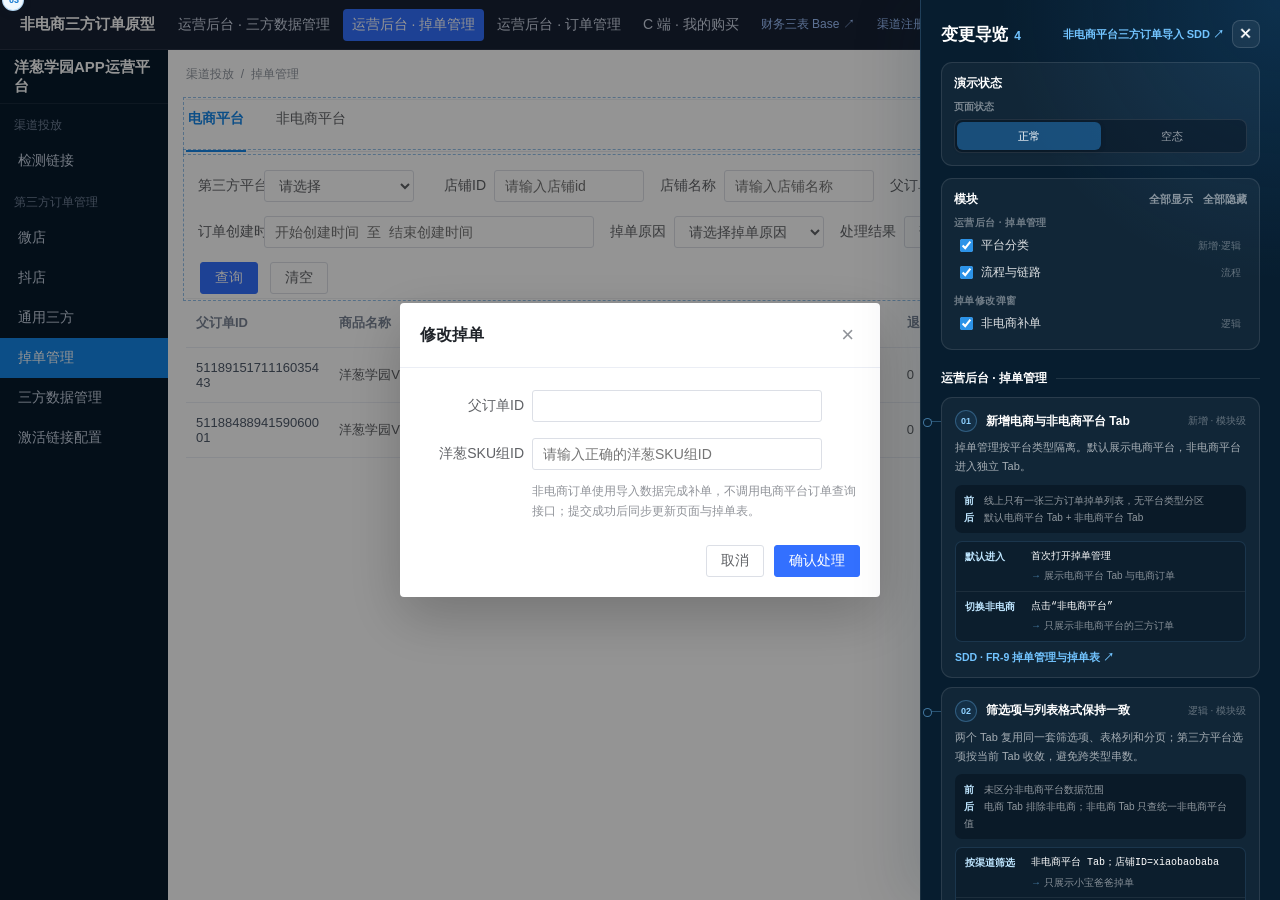
==== admin-dropped-orders.html @ 1f146ac1 "feat(原型): 补充非电商掉单管理与掉单表入口 Co-authored-by: Cursor <cursoragent@cursor.com>" ====
<!doctype html>
<html lang="zh-CN">
<head>
  <meta charset="UTF-8">
  <meta name="viewport" content="width=device-width, initial-scale=1.0">
  <meta name="description" content="非电商三方订单掉单管理高保真原型">
  <link rel="icon" href="data:image/svg+xml,%3Csvg xmlns='http://www.w3.org/2000/svg' viewBox='0 0 64 64'%3E%3Crect width='64' height='64' rx='12' fill='%233370ff'/%3E%3C/svg%3E">
  <title>运营后台 · 掉单管理</title>
  <link rel="stylesheet" href="prototype.css">
  <style>
    body { min-width: 1520px; background: #f5f6f7; }
    .drop-shell { display: flex; width: 1500px; min-height: calc(100vh - 50px); background: #fff; }
    .drop-sidebar { width: 168px; flex: 0 0 168px; color: #c8d2e1; background: #071a2c; }
    .drop-sidebar__brand { height: 54px; display: flex; align-items: center; padding: 0 14px; color: #fff; font-size: 15px; font-weight: 650; border-bottom: 1px solid rgba(255,255,255,.07); }
    .drop-sidebar__group { padding: 13px 14px 7px; color: #718197; font-size: 12px; }
    .drop-sidebar__item { height: 40px; display: flex; align-items: center; padding: 0 18px; color: #c8d2e1; text-decoration: none; }
    .drop-sidebar__item:hover { color: #fff; background: rgba(255,255,255,.05); }
    .drop-sidebar__item.is-active { color: #fff; background: #1687e9; }
    .drop-main { width: 1332px; padding: 0 18px 44px; overflow: hidden; }
    .drop-breadcrumb { height: 50px; display: flex; align-items: center; color: #8f959e; border-bottom: 1px solid #edf0f3; font-size: 12px; }
    .drop-tabs { display: flex; gap: 28px; height: 52px; align-items: flex-end; border-bottom: 1px solid #e8ebef; }
    .drop-tab { position: relative; height: 52px; padding: 0 2px 13px; color: #606266; border: 0; background: transparent; cursor: pointer; font-weight: 500; }
    .drop-tab:hover { color: #1687e9; }
    .drop-tab.is-active { color: #1687e9; font-weight: 600; }
    .drop-tab.is-active::after { content: ""; position: absolute; left: 0; right: 0; bottom: -1px; height: 2px; background: #1687e9; }
    .drop-filter { padding: 18px 12px 4px; }
    .drop-filter__row { display: flex; align-items: center; gap: 14px; margin-bottom: 14px; }
    .drop-field { display: flex; align-items: center; gap: 8px; }
    .drop-field label { width: 58px; color: #606266; text-align: right; white-space: nowrap; }
    .drop-field .input, .drop-field .select { min-width: 150px; width: 150px; color: #606266; }
    .drop-field--wide .input { width: 236px; }
    .drop-field--time .input { width: 330px; }
    .drop-actions { padding-left: 2px; }
    .drop-actions .btn + .btn { margin-left: 8px; }
    .drop-table-wrap { width: 100%; overflow-x: auto; border-top: 1px solid #f0f1f3; }
    .drop-table { width: 1580px; border-collapse: collapse; table-layout: fixed; }
    .drop-table th, .drop-table td { min-height: 54px; padding: 12px 10px; color: #606266; border-bottom: 1px solid #ebeef5; text-align: left; vertical-align: middle; font-size: 13px; }
    .drop-table th { height: 48px; color: #7a8495; background: #fff; font-weight: 600; }
    .drop-table tbody tr:hover td { background: #f7faff; }
    .drop-table .mono { color: #4e5969; font-variant-numeric: tabular-nums; word-break: break-all; }
    .drop-table .money { font-variant-numeric: tabular-nums; }
    .drop-table .reason { line-height: 1.6; }
    .drop-table .action { color: #1687e9; border: 0; background: transparent; cursor: pointer; }
    .drop-table .action:hover { text-decoration: underline; }
    .drop-result { display: inline-flex; align-items: center; gap: 6px; white-space: nowrap; }
    .drop-result::before { content: ""; width: 6px; height: 6px; border-radius: 50%; background: #e6a23c; }
    .drop-result.is-done::before { background: #00a870; }
    .drop-empty { padding: 70px 0; color: #a2a9b3; text-align: center; }
    .drop-pagination { display: flex; justify-content: flex-end; align-items: center; gap: 8px; padding-top: 16px; color: #909399; font-size: 12px; }
    .drop-page-btn { min-width: 30px; height: 28px; border: 1px solid #dcdfe6; border-radius: 3px; color: #606266; background: #fff; }
    .drop-page-btn.is-current { color: #fff; border-color: #1687e9; background: #1687e9; }
    .drop-dialog-mask { position: fixed; inset: 0; z-index: 2000; display: flex; align-items: center; justify-content: center; background: rgba(0,0,0,.42); }
    .drop-dialog { width: 480px; border-radius: 4px; background: #fff; box-shadow: 0 20px 55px rgba(0,0,0,.22); }
    .drop-dialog__head { display: flex; align-items: center; justify-content: space-between; padding: 18px 20px; border-bottom: 1px solid #ebeef5; }
    .drop-dialog__head h2 { margin: 0; font-size: 16px; }
    .drop-dialog__close { border: 0; color: #909399; background: transparent; cursor: pointer; font-size: 22px; }
    .drop-dialog__body { padding: 22px 24px 10px; }
    .drop-dialog__body .drop-field { margin-bottom: 16px; }
    .drop-dialog__body .drop-field label { width: 100px; }
    .drop-dialog__body .input { width: 290px; }
    .drop-dialog__tip { margin: -4px 0 0 108px; color: #909399; font-size: 12px; line-height: 1.6; }
    .drop-dialog__foot { display: flex; justify-content: flex-end; gap: 10px; padding: 14px 20px 20px; }
  </style>
</head>
<body>
  <div id="prototypeNav"></div>
  <main id="droppedOrderPage" class="drop-shell" data-diff-page="运营后台 · 掉单管理">
    <span id="supplyDialogPageMeta" data-diff-page="掉单修改弹窗" hidden></span>
    <aside class="drop-sidebar" aria-label="后台菜单">
      <div class="drop-sidebar__brand">洋葱学园APP运营平台</div>
      <div class="drop-sidebar__group">渠道投放</div>
      <a class="drop-sidebar__item" href="javascript:void(0)">检测链接</a>
      <div class="drop-sidebar__group">第三方订单管理</div>
      <a class="drop-sidebar__item" href="javascript:void(0)">微店</a>
      <a class="drop-sidebar__item" href="javascript:void(0)">抖店</a>
      <a class="drop-sidebar__item" href="javascript:void(0)">通用三方</a>
      <a class="drop-sidebar__item is-active" href="javascript:void(0)">掉单管理</a>
      <a class="drop-sidebar__item" href="admin-upload.html">三方数据管理</a>
      <a class="drop-sidebar__item" href="javascript:void(0)">激活链接配置</a>
    </aside>

    <section class="drop-main">
      <div class="drop-breadcrumb">渠道投放&nbsp; / &nbsp;掉单管理</div>
      <div id="platformCategoryTabs" class="drop-tabs" role="tablist" aria-label="订单平台分类">
        <button class="drop-tab is-active" type="button" role="tab" data-tab="ecommerce" aria-selected="true">电商平台</button>
        <button class="drop-tab" type="button" role="tab" data-tab="non-ecommerce" aria-selected="false">非电商平台</button>
      </div>

      <section id="droppedOrderFilters" class="drop-filter" aria-label="掉单筛选">
        <div class="drop-filter__row">
          <div class="drop-field">
            <label for="platform">第三方平台</label>
            <select id="platform" class="select"></select>
          </div>
          <div class="drop-field">
            <label for="shopId">店铺ID</label>
            <input id="shopId" class="input" placeholder="请输入店铺id">
          </div>
          <div class="drop-field">
            <label for="shopName">店铺名称</label>
            <input id="shopName" class="input" placeholder="请输入店铺名称">
          </div>
          <div class="drop-field drop-field--wide">
            <label for="spuId">父订单ID</label>
            <input id="spuId" class="input" placeholder="请输入父订单ID">
          </div>
        </div>
        <div class="drop-filter__row">
          <div class="drop-field drop-field--time">
            <label for="createTime">订单创建时间</label>
            <input id="createTime" class="input" placeholder="开始创建时间  至  结束创建时间" readonly>
          </div>
          <div class="drop-field">
            <label for="reason">掉单原因</label>
            <select id="reason" class="select">
              <option value="">请选择掉单原因</option>
              <option>配置的组合商品ID错误</option>
              <option>创建洋葱订单失败</option>
              <option>组合商品库存不足</option>
            </select>
          </div>
          <div class="drop-field">
            <label for="result">处理结果</label>
            <select id="result" class="select">
              <option value="">请选择处理结果</option>
              <option>待处理</option>
              <option>已完成</option>
            </select>
          </div>
        </div>
        <div class="drop-actions">
          <button id="queryButton" class="btn btn--primary" type="button">查询</button>
          <button id="resetButton" class="btn" type="button">清空</button>
        </div>
      </section>

      <div id="droppedOrderTable" class="drop-table-wrap">
        <table class="drop-table">
          <colgroup>
            <col style="width:140px"><col style="width:220px"><col style="width:145px"><col style="width:90px">
            <col style="width:100px"><col style="width:90px"><col style="width:110px"><col style="width:150px">
            <col style="width:110px"><col style="width:200px"><col style="width:80px"><col style="width:110px">
          </colgroup>
          <thead>
            <tr>
              <th>父订单ID</th><th>商品名称</th><th>支付时间</th><th>支付金额</th>
              <th>订单状态</th><th>退款金额</th><th>平台</th><th>店铺名称</th>
              <th>店铺id</th><th>掉单原因</th><th>操作</th><th>处理结果</th>
            </tr>
          </thead>
          <tbody id="dropRows"></tbody>
        </table>
        <div id="emptyState" class="drop-empty" hidden>暂无符合条件的掉单记录</div>
      </div>
      <div class="drop-pagination"><span id="totalText">共 0 条</span><button class="drop-page-btn is-current">1</button><span>20 条/页</span></div>
    </section>
  </main>

  <div id="supplyDialog" class="drop-dialog-mask" hidden>
    <section class="drop-dialog" role="dialog" aria-modal="true" aria-labelledby="supplyDialogTitle">
      <header class="drop-dialog__head">
        <h2 id="supplyDialogTitle">修改掉单</h2>
        <button id="closeDialog" class="drop-dialog__close" type="button" aria-label="关闭">×</button>
      </header>
      <div class="drop-dialog__body">
        <div class="drop-field"><label>父订单ID</label><input id="dialogOrderId" class="input" readonly></div>
        <div class="drop-field"><label for="ycSkuId">洋葱SKU组ID</label><input id="ycSkuId" class="input" placeholder="请输入正确的洋葱SKU组ID"></div>
        <p class="drop-dialog__tip">非电商订单使用导入数据完成补单，不调用电商平台订单查询接口；提交成功后同步更新页面与掉单表。</p>
      </div>
      <footer class="drop-dialog__foot">
        <button id="cancelDialog" class="btn" type="button">取消</button>
        <button id="submitSupply" class="btn btn--primary" type="button">确认处理</button>
      </footer>
    </section>
  </div>

  <script src="prototype.js"></script>
  <script>
    (function () {
      const ecommerceRows = [
        { id: '5118915171116035443', product: '洋葱学园VIP初中数学同步课', time: '2026-06-08 09:56:38', amount: 493, status: '支付成功', refund: 0, platform: '天猫', shopName: '洋葱学园旗舰店', shopId: '499187844', reason: '配置的组合商品ID错误', result: '待处理' },
        { id: '5118848894159060001', product: '洋葱学园VIP初中科学同步课', time: '2026-06-03 23:57:13', amount: 558, status: '支付成功', refund: 0, platform: '天猫', shopName: '洋葱学园旗舰店', shopId: '499187844', reason: '配置的组合商品ID错误', result: '已完成' }
      ]
      const nonEcommerceRows = [
        { id: 'xiaobaobaba20260818001', product: '洋葱数学思维年度组合课', time: '2026-08-18 15:26:42', amount: 899, status: '支付成功', refund: 0, platform: '非电商平台的三方订单', shopName: '小宝爸爸', shopId: 'xiaobaobaba', reason: '组合商品库存不足', result: '待处理' },
        { id: 'davdian20260818002', product: '洋葱英语全年成长课', time: '2026-08-18 15:42:08', amount: 699, status: '支付成功', refund: 0, platform: '非电商平台的三方订单', shopName: '大V店', shopId: 'davdian', reason: '创建洋葱订单失败', result: '待处理' },
        { id: 'wanwuxinxuan20260818003', product: '洋葱物理实验成长包', time: '2026-08-18 16:06:31', amount: 498, status: '支付成功', refund: 0, platform: '非电商平台的三方订单', shopName: '万物心选', shopId: 'wanwuxinxuan', reason: '配置的组合商品ID错误', result: '已完成' }
      ]
      let activeTab = 'ecommerce'
      let selectedId = ''
      let demoState = 'normal'
      const $ = (selector) => document.querySelector(selector)
      const $$ = (selector) => Array.from(document.querySelectorAll(selector))
      const platformOptions = {
        ecommerce: ['', '天猫', '京东', '拼多多', '抖店', '视频号小店', '小红书', '微店', '快手', '有赞'],
        'non-ecommerce': ['', '非电商平台的三方订单']
      }

      function currentRows() {
        if (demoState === 'empty') return []
        const source = activeTab === 'ecommerce' ? ecommerceRows : nonEcommerceRows
        return source.filter((row) => {
          const platform = $('#platform').value
          const shopId = $('#shopId').value.trim()
          const shopName = $('#shopName').value.trim()
          const spuId = $('#spuId').value.trim()
          const reason = $('#reason').value
          const result = $('#result').value
          return (!platform || row.platform === platform)
            && (!shopId || row.shopId.includes(shopId))
            && (!shopName || row.shopName.includes(shopName))
            && (!spuId || row.id.includes(spuId))
            && (!reason || row.reason === reason)
            && (!result || row.result === result)
        })
      }

      function renderPlatformOptions() {
        $('#platform').innerHTML = platformOptions[activeTab].map((value) =>
          `<option value="${value}">${value || '请选择'}</option>`
        ).join('')
      }

      function renderRows() {
        const rows = currentRows()
        $('#dropRows').innerHTML = rows.map((row) => `
          <tr>
            <td class="mono">${row.id}</td><td>${row.product}</td><td class="mono">${row.time}</td>
            <td class="money">${row.amount}</td><td>${row.status}</td><td class="money">${row.refund}</td>
            <td>${row.platform}</td><td>${row.shopName}</td><td class="mono">${row.shopId}</td>
            <td class="reason">${row.reason}</td>
            <td>${row.result === '待处理' ? `<button class="action" data-id="${row.id}">修改</button>` : ''}</td>
            <td><span class="drop-result ${row.result === '已完成' ? 'is-done' : ''}">${row.result}</span></td>
          </tr>`).join('')
        $('#emptyState').hidden = rows.length > 0
        $('#droppedOrderTable').querySelector('table').hidden = rows.length === 0
        $('#totalText').textContent = `共 ${rows.length} 条`
        $$('.action').forEach((button) => button.addEventListener('click', () => openDialog(button.dataset.id)))
      }

      function switchTab(tab) {
        activeTab = tab
        $$('.drop-tab').forEach((button) => {
          const active = button.dataset.tab === tab
          button.classList.toggle('is-active', active)
          button.setAttribute('aria-selected', String(active))
        })
        resetFilters(false)
        renderPlatformOptions()
        renderRows()
      }

      function resetFilters(render = true) {
        ['shopId', 'shopName', 'spuId', 'reason', 'result'].forEach((id) => { $('#' + id).value = '' })
        $('#platform').value = ''
        if (render) renderRows()
      }

      function openDialog(id) {
        selectedId = id
        $('#dialogOrderId').value = id
        $('#ycSkuId').value = ''
        $('#supplyDialog').hidden = false
      }

      function closeDialog() {
        $('#supplyDialog').hidden = true
      }

      function submitSupply() {
        const sku = $('#ycSkuId').value.trim()
        if (!sku) {
          window.PrototypeApp.notify('请输入洋葱SKU组ID', 'warning')
          return
        }
        const row = nonEcommerceRows.find((item) => item.id === selectedId) || ecommerceRows.find((item) => item.id === selectedId)
        if (row) row.result = '已完成'
        closeDialog()
        renderRows()
        window.PrototypeApp.notify('补单成功，页面与多维表格已同步更新', 'success')
      }

      $$('.drop-tab').forEach((button) => button.addEventListener('click', () => switchTab(button.dataset.tab)))
      $('#queryButton').addEventListener('click', renderRows)
      $('#resetButton').addEventListener('click', () => resetFilters())
      $('#closeDialog').addEventListener('click', closeDialog)
      $('#cancelDialog').addEventListener('click', closeDialog)
      $('#submitSupply').addEventListener('click', submitSupply)
      window.PrototypeApp.renderNav('dropped')
      renderPlatformOptions()
      renderRows()

      window.DIFF_HOOKS = {
        locate(pageId) {
          closeDialog()
          if (pageId === 'droppedOrderPage') switchTab('non-ecommerce')
          if (pageId === 'supplyDialogPageMeta') {
            switchTab('non-ecommerce')
            openDialog('xiaobaobaba20260818001')
          }
        },
        setDemoState(controlId, value) {
          if (controlId === 'dropState') {
            demoState = value
            renderRows()
          }
        }
      }
    })()
  </script>
  <script>
    window.DIFF_CHANGESET = {
      meta: {
        sddTitle: '非电商平台三方订单导入 SDD',
        sddUrl: 'https://guanghe.feishu.cn/docx/Cw69djCbsosrPGxKlURcM3ZAn6m',
        sddType: 'feishu',
        demoControls: [{
          id: 'dropState',
          label: '页面状态',
          default: 'normal',
          options: [{ value: 'normal', label: '正常' }, { value: 'empty', label: '空态' }]
        }]
      },
      changes: [
        {
          id: 'chg-drop-tabs',
          level: 'module',
          page: 'droppedOrderPage',
          module: '平台分类',
          target: '#platformCategoryTabs',
          type: 'new',
          title: '新增电商与非电商平台 Tab',
          desc: '掉单管理按平台类型隔离。默认展示电商平台，非电商平台进入独立 Tab。',
          before: '线上只有一张三方订单掉单列表，无平台类型分区',
          after: '默认电商平台 Tab + 非电商平台 Tab',
          examples: [
            { case: '默认进入', input: '首次打开掉单管理', result: '展示电商平台 Tab 与电商订单' },
            { case: '切换非电商', input: '点击“非电商平台”', result: '只展示非电商平台的三方订单' }
          ],
          sdd: { section: 'FR-9 掉单管理与掉单表', blockId: 'doxcnH57QPqZB21TtTJdV8KvKpc' }
        },
        {
          id: 'chg-drop-filter-scope',
          level: 'module',
          page: 'droppedOrderPage',
          module: '平台分类',
          target: '#droppedOrderFilters',
          type: 'logic',
          title: '筛选项与列表格式保持一致',
          desc: '两个 Tab 复用同一套筛选项、表格列和分页；第三方平台选项按当前 Tab 收敛，避免跨类型串数。',
          before: '未区分非电商平台数据范围',
          after: '电商 Tab 排除非电商；非电商 Tab 只查统一非电商平台值',
          examples: [
            { case: '按渠道筛选', input: '非电商平台 Tab；店铺ID=xiaobaobaba', result: '只展示小宝爸爸掉单' },
            { case: '按结果筛选', input: '非电商平台 Tab；处理结果=待处理', result: '展示两条待处理记录' }
          ],
          sdd: { section: 'FR-9 掉单管理与掉单表', blockId: 'doxcnH57QPqZB21TtTJdV8KvKpc' }
        },
        {
          id: 'chg-drop-supply',
          level: 'module',
          page: 'supplyDialogPageMeta',
          module: '非电商补单',
          target: '#supplyDialog',
          type: 'logic',
          title: '补齐非电商平台补单分支',
          desc: '非电商掉单复用同款修改入口，但基于导入订单数据补单，不调用电商平台订单查询接口。',
          before: '现有后端遇到非电商平台会返回“未知的平台渠道”',
          after: '输入正确洋葱SKU组ID后完成补单，并同步更新页面与掉单表',
          examples: [
            { case: '成功补单', input: '父订单ID=xiaobaobaba20260818001；SKU组ID=COMBO-2026-MATH', result: '处理结果变为已完成' },
            { case: '缺少SKU', input: '洋葱SKU组ID为空', result: '提示“请输入洋葱SKU组ID”' }
          ],
          sdd: { section: 'FR-9 掉单管理与掉单表', blockId: 'doxcnH57QPqZB21TtTJdV8KvKpc' }
        },
        {
          id: 'chg-drop-base',
          level: 'module',
          page: 'droppedOrderPage',
          module: '流程与链路',
          target: null,
          type: 'flow',
          title: '非电商掉单同步写入多维表格',
          desc: '创建掉单时同步写入专用 Base 的“掉单”表；处理成功后将处理结果更新为已完成。',
          before: '专用 Base 仅有未注册用户表，无掉单表',
          after: '新增掉单表：父订单ID、订单创建时间、掉单原因、处理结果',
          sdd: { section: 'FR-9 掉单管理与掉单表', blockId: 'doxcnH57QPqZB21TtTJdV8KvKpc' }
        }
      ]
    }
  </script>
  <script>
/* ============ 原型变更标注引擎 proto-note（零依赖，可整段复用） ============
   布局参考：固定右侧深色批注栏 + 页面编号锚点 + canvas 连线（axure 批注风格）
   规则：默认不显示任何标注；按模块勾选显示；只联动 SDD（不展示 PRD）
   约定：
   - change.target 为 null 的“页面不可见”变更（纯流程/链路），不画锚点不连线，
     统一排在批注栏最后的「流程与链路」分节；数据数组中也应放在最后。
   - target 在弹窗内的变更，点击批注卡片时由 DIFF_HOOKS.locate(pageId) 自动打开弹窗，
     引擎轮询等待目标挂载后再滚动定位并连线。
   - 浮层 z-index 必须压过 Element 弹窗（2000+），否则弹窗打开时锚点与连线被蒙层盖住。 */
(function () {
  const CS = window.DIFF_CHANGESET;
  if (!CS || !CS.changes || !CS.changes.length) return;

  const TYPE_LABEL = { new: "新增", modify: "修改", copy: "文案", enum: "口径", logic: "逻辑", flow: "流程", remove: "删除" };
  const LEVEL_LABEL = { page: "页面级", module: "模块级", field: "字段级" };
  const LS_KEY = "diff-annotator-v4:" + location.pathname;
  const PANEL_W = 360;

  CS.changes.forEach((c, i) => { c._no = String(i + 1).padStart(2, "0"); });
  const targeted = c => !!c.target;

  /* ---------- 状态 ---------- */
  const moduleKeys = [];
  const byModule = {};
  CS.changes.forEach(c => {
    const key = c.page + "::" + c.module;
    if (!byModule[key]) { byModule[key] = []; moduleKeys.push(key); }
    byModule[key].push(c);
  });
  const byTarget = {};
  CS.changes.filter(targeted).forEach(c => { (byTarget[c.target] = byTarget[c.target] || []).push(c); });
  const keyOf = c => c.page + "::" + c.module;

  let state = { open: true, enabled: {}, demo: {} };
  try { state = Object.assign(state, JSON.parse(localStorage.getItem(LS_KEY) || "{}")); } catch (e) {}
  state.enabled = state.enabled || {};
  state.demo = state.demo || {};
  // 新版本新增的模块必须继承"全部显示"状态：老访客的 localStorage 里没有新模块的 key，
  // 若一律默认 false，新增的变更卡在"全部显示"下会凭空消失（严重漏标错觉）。
  // 缺失的模块开关一律默认可见：新增模块（尤其 type:new——线上现状没有的能力）绝不能默认隐藏，
  // 否则老访客在"全部显示"下也看不到新变更，造成"漏标"错觉。历史脏状态由 LS_KEY 版本号升级清除。
  moduleKeys.forEach(k => { if (!(k in state.enabled)) state.enabled[k] = true; });
  const demoControls = Array.isArray(CS.meta.demoControls) ? CS.meta.demoControls : [];
  demoControls.forEach(control => {
    if (!(control.id in state.demo)) {
      const firstOption = Array.isArray(control.options) ? control.options[0] : null;
      state.demo[control.id] = control.default ?? (firstOption && firstOption.value);
    }
  });
  const persist = () => { try { localStorage.setItem(LS_KEY, JSON.stringify(state)); } catch (e) {} };
  const isOn = c => state.enabled[keyOf(c)];

  function pageName(pid) {
    const el = document.getElementById(pid);
    return (el && el.getAttribute("data-diff-page")) || pid;
  }

  /* ---------- 样式 ---------- */
  const style = document.createElement("style");
  style.setAttribute("data-da", "1");
  style.textContent = `
  :root { --da-navy:#071d2f; --da-blue:#1479d1; --da-blue-soft:#2c93e8; --da-sky:#72c4ff; --da-panel-w:${PANEL_W}px; }
  html.da-open { overflow-x:auto !important; }
  body.da-open { padding-right:0 !important; overflow-x:visible !important; }
  .da-scroll-spacer { position:absolute; top:0; width:var(--da-panel-w); height:1px; pointer-events:none; visibility:hidden; }

  .da-launch { position:fixed; top:14px; right:14px; z-index:9200; display:inline-flex; align-items:center; gap:8px;
    background:var(--da-navy); color:#fff; border:0; border-radius:999px; padding:9px 16px; font-size:13px; font-weight:600;
    cursor:pointer; box-shadow:0 6px 20px rgba(7,29,47,.28); }
  .da-launch .da-launch-n { color:var(--da-sky); font-weight:700; }

  .da-panel { position:fixed; z-index:9100; top:0; right:0; bottom:0; width:var(--da-panel-w); overflow-y:auto;
    color:rgba(255,255,255,.78); border-left:1px solid rgba(255,255,255,.08);
    background:radial-gradient(circle at 100% 0, rgba(44,147,232,.16), transparent 20rem), var(--da-navy);
    box-shadow:-18px 0 50px rgba(7,29,47,.12); font-size:12px; scrollbar-width:thin; scrollbar-color:rgba(255,255,255,.2) transparent; }
  .da-panel-inner { padding:20px 20px 40px; }
  .da-top { display:flex; align-items:center; justify-content:space-between; gap:10px; margin-bottom:14px; }
  .da-top h2 { margin:0; color:#fff; font-size:17px; font-weight:740; letter-spacing:-.01em; }
  .da-top h2 small { margin-left:6px; color:var(--da-sky); font-size:12px; font-weight:700; }
  .da-top-actions { display:flex; align-items:center; gap:8px; }
  .da-sdd-doc { color:var(--da-sky); font-size:11px; font-weight:650; text-decoration:none; white-space:nowrap; }
  .da-sdd-doc:hover { text-decoration:underline; }
  .da-hide { width:28px; height:28px; flex:0 0 auto; border:1px solid rgba(255,255,255,.14); border-radius:8px;
    color:#fff; background:rgba(255,255,255,.06); font-size:14px; line-height:1; cursor:pointer; }
  .da-hide:hover { background:rgba(255,255,255,.12); }

  .da-demo { margin-bottom:12px; padding:12px; border:1px solid rgba(255,255,255,.1); border-radius:11px; background:rgba(255,255,255,.045); }
  .da-demo-title { margin-bottom:8px; color:#fff; font-size:12px; font-weight:700; }
  .da-demo-row + .da-demo-row { margin-top:9px; }
  .da-demo-label { display:block; margin-bottom:5px; color:rgba(255,255,255,.45); font-size:10px; font-weight:650; }
  .da-segments { display:flex; padding:2px; border:1px solid rgba(255,255,255,.1); border-radius:8px; background:rgba(5,17,28,.4); }
  .da-segment { min-width:0; flex:1; min-height:28px; border:0; border-radius:6px; color:rgba(255,255,255,.58);
    background:transparent; font-size:11px; cursor:pointer; }
  .da-segment:hover { color:#fff; }
  .da-segment.da-selected { color:#fff; background:rgba(44,147,232,.42); box-shadow:0 1px 5px rgba(0,0,0,.16); }

  .da-mods { margin-bottom:20px; padding:12px; border:1px solid rgba(255,255,255,.1); border-radius:11px; background:rgba(255,255,255,.045); }
  .da-mods-head { display:flex; align-items:center; justify-content:space-between; margin-bottom:6px; }
  .da-mods-head span { color:#fff; font-size:12px; font-weight:700; }
  .da-bulk { display:flex; gap:10px; }
  .da-bulk button { border:0; background:none; padding:0; color:rgba(255,255,255,.5); font-size:11px; cursor:pointer; }
  .da-bulk button:hover { color:var(--da-sky); }
  .da-mod-group { margin-top:8px; }
  .da-mod-group-name { margin-bottom:2px; color:rgba(255,255,255,.4); font-size:10px; font-weight:650; letter-spacing:.04em; }
  .da-mod { display:flex; align-items:center; gap:8px; padding:5px 6px; border-radius:7px; cursor:pointer; }
  .da-mod:hover { background:rgba(255,255,255,.06); }
  .da-mod input { margin:0; flex:0 0 auto; accent-color:var(--da-blue-soft); cursor:pointer; }
  .da-mod-name { flex:1; min-width:0; color:rgba(255,255,255,.86); font-size:12px; font-weight:550; white-space:nowrap; overflow:hidden; text-overflow:ellipsis; }
  .da-mod-types { flex:0 0 auto; color:rgba(255,255,255,.34); font-size:10px; }

  .da-note-section { margin-bottom:18px; }
  .da-note-heading { display:flex; align-items:center; gap:9px; margin-bottom:10px; color:#fff; font-size:12px; font-weight:700; }
  .da-note-heading::after { height:1px; flex:1; background:rgba(255,255,255,.1); content:""; }
  .da-empty { padding:10px 2px; color:rgba(255,255,255,.35); font-size:11px; }

  .da-note { position:relative; scroll-margin-top:16px; margin-bottom:9px; padding:12px 13px; border:1px solid rgba(255,255,255,.1);
    border-radius:11px; background:rgba(255,255,255,.045); cursor:pointer;
    transition:border-color .18s ease, background .18s ease, transform .18s ease; }
  .da-note::before { content:""; position:absolute; top:23px; left:-15px; width:14px; height:1px;
    background:rgba(114,196,255,.32); transition:background .16s ease, box-shadow .16s ease; }
  .da-note::after { content:""; position:absolute; top:20px; left:-19px; width:7px; height:7px; border-radius:50%;
    border:1px solid rgba(114,196,255,.55); background:var(--da-navy); transition:background .16s ease, box-shadow .16s ease; }
  .da-note.da-nowire::before, .da-note.da-nowire::after { display:none; }
  .da-note:hover, .da-note.da-active { border-color:rgba(114,196,255,.65); background:rgba(44,147,232,.13); transform:translateX(-3px); }
  .da-note.da-active::before { background:#72c4ff; box-shadow:0 0 12px rgba(44,147,232,.62); }
  .da-note.da-active::after { background:#72c4ff; box-shadow:0 0 0 4px rgba(44,147,232,.18); }
  .da-note-head { display:flex; align-items:center; gap:9px; margin-bottom:6px; color:#fff; font-size:12px; font-weight:700; }
  .da-no { display:inline-grid; width:22px; height:22px; flex:0 0 auto; place-items:center; border:1px solid rgba(114,196,255,.3);
    border-radius:50%; color:#8fd1ff; background:rgba(44,147,232,.09); font-size:9px; font-weight:800; }
  .da-note.da-active .da-no { color:var(--da-navy); border-color:#bfe6ff; background:#bfe6ff; }
  .da-note-kind { flex:0 0 auto; margin-left:auto; color:rgba(255,255,255,.35); font-size:10px; font-weight:500; }
  .da-note p { margin:0; color:rgba(255,255,255,.62); font-size:11px; line-height:1.75; }
  .da-note-ba { margin-top:8px; padding:7px 9px; border-radius:7px; background:rgba(5,17,28,.52); font-size:10px; line-height:1.7; color:rgba(255,255,255,.55); }
  .da-note-ba b { color:#bfe6ff; font-weight:650; }
  .da-examples { margin-top:8px; overflow:hidden; border:1px solid rgba(114,196,255,.15); border-radius:7px; background:rgba(5,17,28,.34); }
  .da-example { display:grid; grid-template-columns:58px minmax(0,1fr); gap:4px 8px; padding:7px 9px; font-size:10px; line-height:1.55; }
  .da-example + .da-example { border-top:1px solid rgba(255,255,255,.07); }
  .da-example-case { grid-row:1 / span 2; color:#bfe6ff; font-weight:650; }
  .da-example-input { min-width:0; color:#fff; font-family:ui-monospace, SFMono-Regular, Menlo, Consolas, monospace; overflow-wrap:anywhere; }
  .da-example-result { color:rgba(255,255,255,.5); }
  .da-example-result::before { content:"→ "; color:rgba(114,196,255,.55); }
  .da-note-sdd { display:inline-flex; align-items:center; gap:5px; margin-top:9px; color:var(--da-sky); font-size:10.5px;
    font-weight:650; text-decoration:none; }
  .da-note-sdd:hover { text-decoration:underline; }

  .da-anchors { position:absolute; left:0; top:0; width:0; height:0; z-index:9000; pointer-events:none; }
  .da-anchor { position:absolute; display:grid; width:22px; height:22px; place-items:center; border:1px solid rgba(20,121,209,.28);
    border-radius:50%; color:var(--da-blue); background:#eff8ff; font-size:9px; font-weight:800; cursor:pointer;
    pointer-events:auto; box-shadow:0 2px 8px rgba(7,29,47,.14); transition:transform .15s ease, background .15s ease; }
  .da-anchor:hover { transform:scale(1.1); }
  .da-anchor.da-active { color:#fff; border-color:var(--da-blue-soft); background:var(--da-blue);
    box-shadow:0 0 0 4px rgba(44,147,232,.16), 0 5px 14px rgba(20,121,209,.24); transform:scale(1.08); }

  .da-outlined { outline:1.5px dashed rgba(20,121,209,.45) !important; outline-offset:2px; }
  @keyframes da-pulse { 0% { box-shadow:0 0 0 0 rgba(44,147,232,.4); } 100% { box-shadow:0 0 0 14px rgba(44,147,232,0); } }
  .da-pulsing { animation:da-pulse .9s ease-out 2; }

  .da-wires { position:fixed; inset:0; z-index:8990; width:100vw; height:100vh; pointer-events:none; }

  @media print { .da-panel, .da-anchors, .da-wires, .da-launch, .da-scroll-spacer { display:none !important; }
    html.da-open { overflow-x:visible !important; } body.da-open { padding-right:0 !important; } }
  `;
  document.head.appendChild(style);

  /* ---------- DOM 骨架 ---------- */
  const launcher = document.createElement("button");
  launcher.className = "da-launch";
  launcher.setAttribute("data-da", "1");
  launcher.innerHTML = '变更导览 <span class="da-launch-n">' + CS.changes.length + "</span>";
  document.body.appendChild(launcher);

  const panel = document.createElement("aside");
  panel.className = "da-panel";
  panel.setAttribute("data-da", "1");
  document.body.appendChild(panel);

  // 在业务页面真实右边缘后追加与批注栏等宽的滚动缓冲区。
  // 它只扩展 scrollWidth，不改变、压缩或重排原页面。
  const scrollSpacer = document.createElement("div");
  scrollSpacer.className = "da-scroll-spacer";
  scrollSpacer.setAttribute("data-da", "1");
  document.body.appendChild(scrollSpacer);

  const anchorLayer = document.createElement("div");
  anchorLayer.className = "da-anchors";
  anchorLayer.setAttribute("data-da", "1");
  document.body.appendChild(anchorLayer);

  const wires = document.createElement("canvas");
  wires.className = "da-wires";
  wires.setAttribute("data-da", "1");
  document.body.appendChild(wires);
  const wctx = wires.getContext("2d");

  let activeId = null;   // 悬停中的变更
  let pinnedId = null;   // 点击固定的变更（再次点击取消）

  /* ---------- 面板渲染 ---------- */
  const pages = [];
  const modsByPage = {};
  moduleKeys.forEach(k => {
    const p = k.split("::")[0];
    if (!modsByPage[p]) { modsByPage[p] = []; pages.push(p); }
    modsByPage[p].push(k);
  });

  function noteCard(c) {
    let html = '<article class="da-note' + (targeted(c) ? "" : " da-nowire") + '" id="da-note-' + c.id + '" data-chg="' + c.id + '">';
    html += '<div class="da-note-head"><span class="da-no">' + c._no + '</span><span>' + c.title + '</span>';
    html += '<span class="da-note-kind">' + (TYPE_LABEL[c.type] || "变更") + " · " + (LEVEL_LABEL[c.level] || "") + "</span></div>";
    html += "<p>" + c.desc + "</p>";
    if (c.before && c.after) html += '<div class="da-note-ba"><b>前</b>　' + c.before + '<br><b>后</b>　' + c.after + "</div>";
    if (Array.isArray(c.examples) && c.examples.length) {
      html += '<div class="da-examples">';
      c.examples.forEach(example => {
        html += '<div class="da-example"><span class="da-example-case">' + example.case + '</span>' +
          '<code class="da-example-input">' + example.input + '</code>' +
          '<span class="da-example-result">' + example.result + "</span></div>";
      });
      html += "</div>";
    }
    if (c.sdd && CS.meta.sddUrl && c.sdd.blockId) {
      html += '<a class="da-note-sdd" target="_blank" href="' + CS.meta.sddUrl + "#" + c.sdd.blockId + '">SDD · ' + c.sdd.section + " ↗</a>";
    } else if (c.sdd && c.sdd.section) {
      html += '<span class="da-note-sdd" style="color:rgba(255,255,255,.4)">SDD · ' + c.sdd.section + "</span>";
    }
    html += "</article>";
    return html;
  }

  function renderPanel() {
    let html = '<div class="da-panel-inner">';
    html += '<div class="da-top"><h2>变更导览<small>' + CS.changes.length + "</small></h2><div class=\"da-top-actions\">";
    if (CS.meta.sddUrl) html += '<a class="da-sdd-doc" target="_blank" href="' + CS.meta.sddUrl + '">' + (CS.meta.sddTitle || "SDD") + " ↗</a>";
    html += '<button class="da-hide" title="收起">✕</button></div></div>';

    if (demoControls.length && window.DIFF_HOOKS && typeof window.DIFF_HOOKS.setDemoState === "function") {
      html += '<section class="da-demo"><div class="da-demo-title">演示状态</div>';
      demoControls.forEach(control => {
        html += '<div class="da-demo-row"><span class="da-demo-label">' + control.label + '</span><div class="da-segments">';
        (control.options || []).forEach(option => {
          const selected = state.demo[control.id] === option.value;
          html += '<button class="da-segment' + (selected ? " da-selected" : "") + '" data-demo-control="' + control.id +
            '" data-demo-value="' + option.value + '">' + option.label + "</button>";
        });
        html += "</div></div>";
      });
      html += "</section>";
    }

    html += '<div class="da-mods"><div class="da-mods-head"><span>模块</span><span class="da-bulk"><button data-all="on">全部显示</button><button data-all="off">全部隐藏</button></span></div>';
    pages.forEach(p => {
      html += '<div class="da-mod-group"><div class="da-mod-group-name">' + pageName(p) + "</div>";
      modsByPage[p].forEach(k => {
        const mod = k.split("::")[1];
        const types = [...new Set(byModule[k].map(c => TYPE_LABEL[c.type] || "变更"))].join("·");
        html += '<label class="da-mod" data-key="' + k + '"><input type="checkbox"' + (state.enabled[k] ? " checked" : "") + ">";
        html += '<span class="da-mod-name">' + mod + '</span><span class="da-mod-types">' + types + "</span></label>";
      });
      html += "</div>";
    });
    html += "</div>";

    const anyOn = CS.changes.some(isOn);
    if (!anyOn) {
      html += '<div class="da-empty">勾选模块后展示对应标注与连线</div>';
    } else {
      pages.forEach(p => {
        const list = CS.changes.filter(c => c.page === p && isOn(c) && targeted(c));
        if (!list.length) return;
        html += '<section class="da-note-section"><h3 class="da-note-heading">' + pageName(p) + "</h3>";
        list.forEach(c => { html += noteCard(c); });
        html += "</section>";
      });
      // 页面不可见的流程/链路变更统一放在最后，不连线
      const flowList = CS.changes.filter(c => isOn(c) && !targeted(c));
      if (flowList.length) {
        html += '<section class="da-note-section"><h3 class="da-note-heading">流程与链路 · 页面不可见</h3>';
        flowList.forEach(c => { html += noteCard(c); });
        html += "</section>";
      }
    }
    html += "</div>";
    panel.innerHTML = html;
    bindPanel();
  }

  function bindPanel() {
    panel.querySelector(".da-hide").addEventListener("click", () => setOpen(false));
    panel.querySelectorAll("[data-demo-control]").forEach(button => {
      button.addEventListener("click", () => {
        const controlId = button.getAttribute("data-demo-control");
        const value = button.getAttribute("data-demo-value");
        state.demo[controlId] = value;
        persist();
        window.DIFF_HOOKS.setDemoState(controlId, value);
        renderPanel();
        setTimeout(scheduleUpdate, 80);
      });
    });
    panel.querySelectorAll(".da-mod input").forEach(cb => {
      cb.addEventListener("change", () => {
        const k = cb.closest(".da-mod").getAttribute("data-key");
        state.enabled[k] = cb.checked;
        if (pinnedId && !isOn(CS.changes.find(x => x.id === pinnedId))) pinnedId = null;
        persist();
        renderPanel();
        syncAnnotations();
        applyActive();
        if (cb.checked) locateModule(k);
      });
    });
    panel.querySelectorAll("[data-all]").forEach(btn => {
      btn.addEventListener("click", () => {
        const on = btn.getAttribute("data-all") === "on";
        moduleKeys.forEach(k => { state.enabled[k] = on; });
        if (!on) pinnedId = null;
        persist(); renderPanel(); syncAnnotations(); applyActive();
      });
    });
    panel.querySelectorAll(".da-note").forEach(card => {
      const id = card.getAttribute("data-chg");
      card.addEventListener("mouseenter", () => setActive(id));
      card.addEventListener("mouseleave", () => clearActive(id));
      card.addEventListener("click", e => {
        if (e.target.closest("a")) return;
        const c = CS.changes.find(x => x.id === id);
        if (!c) return;
        pinnedId = id;
        applyActive();
        locateChange(c);
      });
    });
    panel.addEventListener("scroll", scheduleUpdate, { passive: true });
  }

  /* ---------- 锚点浮层（仅针对有 target 的变更） ---------- */
  const anchorEls = {};   // change.id -> { el, last:{x,y,shown} }
  CS.changes.filter(targeted).forEach(c => {
    const a = document.createElement("button");
    a.className = "da-anchor";
    a.setAttribute("data-da", "1");
    a.textContent = c._no;
    a.style.display = "none";
    a.addEventListener("mouseenter", () => setActive(c.id));
    a.addEventListener("mouseleave", () => clearActive(c.id));
    a.addEventListener("click", () => {
      togglePin(c.id);
      if (pinnedId === c.id) {
        const card = document.getElementById("da-note-" + c.id);
        if (card) card.scrollIntoView({ behavior: "smooth", block: "center" });
      }
    });
    anchorLayer.appendChild(a);
    anchorEls[c.id] = { el: a, last: { x: -1, y: -1, shown: false } };
  });

  function targetVisible(el, rect) {
    if (!el.getClientRects().length) return false;
    // 遮挡检测（仅当取样点在视口内才有意义）：取样点若不属于目标元素（如被弹窗蒙层盖住），视为不可见。
    // 引擎自身的浮层（锚点/连线，[data-da]）不算遮挡。目标滚出视口时不做钳制——锚点随文档自然滚出即可。
    const inViewport = (x, y) => x >= 0 && x <= innerWidth && y >= 0 && y <= innerHeight;
    const hit = (x, y) => {
      const top = document.elementFromPoint(x, y);
      if (!top) return false;
      if (top.closest && top.closest("[data-da]")) return true;
      return el === top || el.contains(top) || top.contains(el);
    };
    const cx = rect.left + rect.width / 2;
    const cy = rect.top + rect.height / 2;
    if (inViewport(cx, cy)) {
      if (hit(cx, cy)) return true;
      const sx = rect.left + 10, sy = rect.top + 10;
      if (inViewport(sx, sy)) return hit(sx, sy);
      return false;
    }
    return true;
  }

  function syncAnnotations() {
    Object.keys(byTarget).forEach(t => {
      const el = document.querySelector(t);
      if (!el) return;
      const on = byTarget[t].some(isOn) && state.open;
      el.classList.toggle("da-outlined", on);
    });
    scheduleUpdate();
  }

  function updateOverlay() {
    // 弹窗跟随页面滚动（横/纵；滚动/弹窗开合都会触发本函数，随动即可）
    syncDialogFollow();
    // 锚点钉在目标左上角，使用文档坐标（以锚点层自身为基准），随页面原生滚动——
    // 杜绝 fixed 浮层"滚动事件追帧"造成的抖动漂移，也不做视口钳制（滚出即自然滚出）
    const layerRect = anchorLayer.getBoundingClientRect();
    Object.keys(byTarget).forEach(t => {
      const el = document.querySelector(t);
      const rect = el ? el.getBoundingClientRect() : null;
      const visible = el && state.open && rect && targetVisible(el, rect);
      byTarget[t].forEach((c, slot) => {
        const rec = anchorEls[c.id];
        const show = visible && isOn(c);
        if (!show) {
          if (rec.last.shown) { rec.el.style.display = "none"; rec.last.shown = false; }
          return;
        }
        const x = Math.max(rect.left - 11, 2) + slot * 25 - layerRect.left;
        const y = rect.top - 11 - layerRect.top;
        if (!rec.last.shown) { rec.el.style.display = "grid"; rec.last.shown = true; }
        if (rec.last.x !== x || rec.last.y !== y) {
          rec.el.style.left = x + "px";
          rec.el.style.top = y + "px";
          rec.last.x = x; rec.last.y = y;
        }
      });
    });
    drawWires();
  }

  /* ---------- 连线 ---------- */
  function setWireSize() {
    const ratio = Math.min(devicePixelRatio || 1, 2);
    const w = Math.max(1, Math.round(innerWidth * ratio));
    const h = Math.max(1, Math.round(innerHeight * ratio));
    if (wires.width !== w || wires.height !== h) { wires.width = w; wires.height = h; }
    wctx.setTransform(ratio, 0, 0, ratio, 0, 0);
  }

  function wirePath(sx, sy, ex, ey, active) {
    const gap = Math.max(38, ex - sx);
    wctx.save();
    wctx.beginPath();
    wctx.moveTo(sx, sy);
    wctx.bezierCurveTo(sx + Math.min(120, gap * 0.42), sy, ex - Math.min(82, gap * 0.28), ey, ex, ey);
    wctx.lineWidth = active ? 2 : 1.3;
    wctx.strokeStyle = active ? "rgba(44,147,232,.96)" : "rgba(44,147,232,.42)";
    wctx.shadowColor = active ? "rgba(44,147,232,.7)" : "transparent";
    wctx.shadowBlur = active ? 9 : 0;
    wctx.stroke();
    wctx.shadowBlur = 0;
    wctx.beginPath(); wctx.arc(sx, sy, active ? 3.2 : 2.1, 0, Math.PI * 2);
    wctx.fillStyle = active ? "#2c93e8" : "rgba(44,147,232,.5)"; wctx.fill();
    wctx.beginPath(); wctx.arc(ex - 1, ey, active ? 3 : 2, 0, Math.PI * 2);
    wctx.fillStyle = active ? "#72c4ff" : "rgba(114,196,255,.45)"; wctx.fill();
    wctx.restore();
  }

  function drawWires() {
    setWireSize();
    wctx.clearRect(0, 0, innerWidth, innerHeight);
    if (!state.open) return;
    // 一个编号一条线：固定态优先于悬停态（滚动中误触发的 hover 不得篡改已选中的连线）
    const id = pinnedId || activeId;
    if (!id) return;
    const c = CS.changes.find(x => x.id === id);
    if (!c || !isOn(c) || !targeted(c)) return;
    const rec = anchorEls[id];
    if (!rec || !rec.last.shown) return;
    // 起点取锚点实时视口坐标（锚点在文档流中，滚动时坐标必须现算，不能用缓存）
    const ar = rec.el.getBoundingClientRect();
    if (ar.bottom < 0 || ar.top > innerHeight) return; // 锚点滚出视口则不画线
    const card = document.getElementById("da-note-" + id);
    if (!card) return;
    const cr = card.querySelector(".da-no").getBoundingClientRect();
    if (cr.bottom < 40 || cr.top > innerHeight - 8) return;
    wirePath(ar.right, ar.top + ar.height / 2, innerWidth - PANEL_W + 1, cr.top + cr.height / 2, true);
  }

  /* ---------- 高亮联动 ---------- */
  function applyActive() {
    // 固定态优先：钉住某编号后，悬停其他锚点不改变高亮与连线
    const id = pinnedId || activeId;
    CS.changes.forEach(c => {
      const rec = anchorEls[c.id];
      if (rec) rec.el.classList.toggle("da-active", c.id === id);
      const card = document.getElementById("da-note-" + c.id);
      if (card) card.classList.toggle("da-active", c.id === id);
    });
    drawWires();
  }
  function setActive(id) { activeId = id; applyActive(); }
  function clearActive(id) { if (activeId === id) { activeId = null; applyActive(); } }
  function togglePin(id) {
    pinnedId = pinnedId === id ? null : id;
    applyActive();
  }

  /* ---------- 定位 ---------- */
  function locateChange(c) {
    // 先执行页面钩子（可能需要打开弹窗），再轮询等待目标挂载/弹窗动画结束后定位。
    if (window.DIFF_HOOKS && typeof window.DIFF_HOOKS.locate === "function") window.DIFF_HOOKS.locate(c.page);
    else if (window.DIFF_HOOKS && typeof window.DIFF_HOOKS.showPage === "function") window.DIFF_HOOKS.showPage(c.page);
    if (!targeted(c)) { scheduleUpdate(); return; }
    let tries = 0;
    const attempt = () => {
      const el = document.querySelector(c.target);
      if (!el || !el.getClientRects().length) {
        if (++tries < 12) { setTimeout(attempt, 130); }
        return;
      }
      el.scrollIntoView({ block: "center", behavior: "smooth" });
      el.classList.remove("da-pulsing"); void el.offsetWidth; el.classList.add("da-pulsing");
      setTimeout(() => el.classList.remove("da-pulsing"), 2000);
      scheduleUpdate();
      setTimeout(scheduleUpdate, 360); // 弹窗打开动画结束后再校准一次锚点与连线
    };
    setTimeout(attempt, 160);
  }
  function locateModule(key) { locateChange(byModule[key][0]); }

  /* ---------- 内容视口 ---------- */
  function syncScrollSpace() {
    if (!state.open) return;
    // 业务内容宽度用 document.body.scrollWidth 测：spacer 是 body 下的 absolute 子元素，
    // 它贡献的是 html 的滚动区而非 body.scrollWidth，所以测量全程不需要隐藏/移动 spacer——
    // scrollWidth 不会瞬间收缩，浏览器也就不会钳制 scrollLeft。
    // （旧实现先 display:none 再测量，页面若设了 scroll-behavior:smooth，恢复滚动是异步动画，
    //   会和用户正在进行的横向拖拽打架，表现为"一拽就弹回"。）
    const contentWidth = Math.max(document.documentElement.clientWidth, document.body.scrollWidth);
    const next = contentWidth + "px";
    scrollSpacer.style.display = "block";
    if (scrollSpacer.style.left !== next) {
      const sx = window.scrollX, sy = window.scrollY;
      scrollSpacer.style.left = next;
      // 内容变窄仍可能钳制一次，必须用 instant 立即恢复，绝不能吃页面的 scroll-behavior:smooth
      if (window.scrollX !== sx || window.scrollY !== sy) window.scrollTo({ left: sx, top: sy, behavior: "instant" });
    }
  }

  /* ---------- 弹窗跟随页面滚动 ----------
     Element 弹窗容器是 position:fixed，不随文档滚动。批注栏开着时：
     - 横滚：被批注栏遮住的弹窗右侧要能拖出来；
     - 纵滚：高于视口的弹窗底部要能跟着底页一起滚出。
     做法：批注栏开启时，把弹窗容器（不含蒙层）按 (-scrollX, -scrollY) 平移，
     弹窗与底层页面同步滑动；收起批注栏时清掉 transform。 */
  function syncDialogFollow() {
    const sx = state.open ? window.scrollX : 0;
    const sy = state.open ? window.scrollY : 0;
    const tf = (sx || sy) ? ("translate(" + (-sx) + "px," + (-sy) + "px)") : "";
    document.querySelectorAll(".el-dialog__wrapper, .el-overlay-dialog").forEach(w => {
      if (!(w.offsetWidth || w.offsetHeight)) return;
      if (w.style.transform !== tf) w.style.transform = tf;
    });
  }

  /* ---------- 开关 ---------- */
  function setOpen(open) {
    state.open = open;
    persist();
    document.documentElement.classList.toggle("da-open", open);
    document.body.classList.toggle("da-open", open);
    panel.style.display = open ? "" : "none";
    launcher.style.display = open ? "none" : "";
    if (open) {
      syncScrollSpace();
    } else {
      scrollSpacer.style.display = "none";
      if (scrollX) window.scrollTo(0, scrollY);
    }
    syncAnnotations();
  }
  launcher.addEventListener("click", () => setOpen(true));

  /* ---------- 更新调度 ---------- */
  let frame = 0;
  function scheduleUpdate() {
    cancelAnimationFrame(frame);
    frame = requestAnimationFrame(updateOverlay);
  }
  window.addEventListener("scroll", scheduleUpdate, { passive: true, capture: true });
  window.addEventListener("resize", () => {
    syncScrollSpace();
    scheduleUpdate();
  }, { passive: true });
  document.addEventListener("click", e => {
    if (e.target.closest("[data-da]")) return;
    setTimeout(scheduleUpdate, 60);
    setTimeout(scheduleUpdate, 360);
  }, true);
  const mo = new MutationObserver(records => {
    if (records.every(r => r.target && r.target.closest && r.target.closest("[data-da]"))) return;
    syncScrollSpace();
    scheduleUpdate();
  });
  mo.observe(document.body, { attributes: true, attributeFilter: ["class", "style"], childList: true, subtree: true });

  /* ---------- 初始 ---------- */
  if (window.DIFF_HOOKS && typeof window.DIFF_HOOKS.setDemoState === "function") {
    demoControls.forEach(control => window.DIFF_HOOKS.setDemoState(control.id, state.demo[control.id]));
  }
  renderPanel();
  setOpen(state.open);
  setTimeout(scheduleUpdate, 150);
})();

  </script>
</body>
</html>
---- prototype.css ----
:root {
  --brand: #3370ff;
  --brand-dark: #245bdb;
  --text: #1f2329;
  --muted: #646a73;
  --line: #dfe3e8;
  --surface: #fff;
  --canvas: #f5f6f7;
  --danger: #f54a45;
  --warning: #d98200;
  --success: #00a870;
  color: var(--text);
  font-family: -apple-system, BlinkMacSystemFont, "Segoe UI", "PingFang SC",
    "Hiragino Sans GB", "Microsoft YaHei", sans-serif;
  font-size: 14px;
}

* { box-sizing: border-box; }
html { min-width: 1280px; background: var(--canvas); scroll-behavior: smooth; }
body { min-width: 1280px; margin: 0; background: var(--canvas); }
button, input, select { font: inherit; }
button, a, select, input { outline: none; }
button:focus-visible, a:focus-visible, select:focus-visible, input:focus-visible {
  box-shadow: 0 0 0 2px rgba(51, 112, 255, .25);
}
button:active { transform: translateY(1px); }

/* 顶栏固定于视口：页面横向滚动时不随内容位移，杜绝宽页面上的“断口” */
#prototypeNav { height: 50px; }
.prototype-nav {
  position: fixed;
  top: 0;
  left: 0;
  right: 0;
  z-index: 800;
  height: 50px;
  display: flex;
  align-items: center;
  gap: 4px;
  padding: 0 20px;
  overflow-x: auto;
  color: #cfd7e6;
  background: #182235;
  border-bottom: 1px solid rgba(255, 255, 255, .08);
}
.prototype-nav a { flex: 0 0 auto; white-space: nowrap; }
.prototype-nav__brand {
  margin-right: 10px;
  color: #fff;
  font-size: 15px;
  font-weight: 650;
  white-space: nowrap;
}
.prototype-nav a {
  height: 32px;
  display: inline-flex;
  align-items: center;
  padding: 0 9px;
  color: #cfd7e6;
  border-radius: 4px;
  text-decoration: none;
  transition: background .18s ease, color .18s ease;
}
.prototype-nav a:hover { color: #fff; background: rgba(255, 255, 255, .08); }
.prototype-nav a.is-active { color: #fff; background: #3370ff; }
.prototype-nav a.prototype-nav__external { color: #9fc3ff; font-size: 12px; }
.prototype-nav a.prototype-nav__external:hover { color: #d0e2ff; }
.prototype-nav__reset {
  height: 30px;
  margin-left: auto;
  padding: 0 12px;
  color: #d9e1ee;
  border: 1px solid rgba(255, 255, 255, .22);
  border-radius: 4px;
  background: transparent;
  cursor: pointer;
}
.prototype-nav__reset:hover { color: #fff; border-color: rgba(255, 255, 255, .45); }

.admin-main { width: 1176px; flex: 0 0 1176px; min-height: calc(100vh - 50px); padding: 16px 18px 40px; }
.breadcrumb { margin-bottom: 12px; color: #8f959e; font-size: 12px; }
.panel { background: var(--surface); border: 1px solid #ebeef2; border-radius: 3px; }
.panel + .panel { margin-top: 14px; }
.panel__header {
  min-height: 48px;
  display: flex;
  align-items: center;
  justify-content: space-between;
  padding: 0 18px;
  border-bottom: 1px solid #edf0f3;
}
.panel__title { font-size: 16px; font-weight: 600; }
.panel__body { padding: 18px; }

.form-inline { display: flex; align-items: center; flex-wrap: wrap; gap: 12px 16px; }
.form-item { display: inline-flex; align-items: center; gap: 8px; }
.form-label { color: #606266; white-space: nowrap; }
.input, .select {
  height: 32px;
  min-width: 168px;
  padding: 0 10px;
  color: #303133;
  border: 1px solid #dcdfe6;
  border-radius: 3px;
  background: #fff;
}
.input:hover, .select:hover { border-color: #a8abb2; }
.input:focus, .select:focus { border-color: var(--brand); }
.btn {
  min-height: 32px;
  padding: 0 14px;
  color: #606266;
  border: 1px solid #dcdfe6;
  border-radius: 3px;
  background: #fff;
  cursor: pointer;
  transition: background .18s ease, border-color .18s ease, color .18s ease;
}
.btn:hover { color: var(--brand); border-color: #9bb8ff; background: #f2f6ff; }
.btn--primary { color: #fff; border-color: var(--brand); background: var(--brand); }
.btn--primary:hover { color: #fff; border-color: var(--brand-dark); background: var(--brand-dark); }
.btn--text { padding: 0 4px; color: var(--brand); border: 0; background: transparent; }
.btn--danger-text { color: var(--danger); }
.btn:disabled { color: #c0c4cc; border-color: #ebeef5; background: #f5f7fa; cursor: not-allowed; }

.table-wrap { width: 100%; overflow-x: auto; }
.data-table { width: 100%; border-collapse: collapse; table-layout: fixed; }
.data-table th, .data-table td {
  height: 45px;
  padding: 9px 12px;
  border-bottom: 1px solid #ebeef5;
  text-align: left;
  vertical-align: middle;
  font-size: 13px;
}
.data-table th { color: #606266; background: #f5f7fa; font-weight: 600; }
.data-table tbody tr:hover td { background: #f7faff; }
.data-table td { color: #303133; }
.data-table .number { font-variant-numeric: tabular-nums; font-family: "SFMono-Regular", Consolas, monospace; }
.nowrap { white-space: nowrap; }
.ellipsis { overflow: hidden; text-overflow: ellipsis; white-space: nowrap; }
.muted { color: #909399; }
.link { color: var(--brand); text-decoration: none; cursor: pointer; }
.link:hover { text-decoration: underline; }
.tag {
  display: inline-flex;
  align-items: center;
  min-height: 24px;
  padding: 0 8px;
  border: 1px solid #d9ecff;
  border-radius: 3px;
  color: #409eff;
  background: #ecf5ff;
  font-size: 12px;
  white-space: nowrap;
}
.tag--success { color: var(--success); border-color: #bdebdc; background: #edf9f5; }
.tag--warning { color: var(--warning); border-color: #f3d7aa; background: #fff8eb; }
.tag--danger { color: var(--danger); border-color: #fac1bf; background: #fef0f0; }
.tag--info { color: #606266; border-color: #dcdfe6; background: #f4f4f5; }
.status-dot { width: 7px; height: 7px; margin-right: 6px; border-radius: 50%; background: currentColor; }
.pagination { display: flex; justify-content: flex-end; align-items: center; gap: 6px; padding-top: 16px; color: #606266; }
.page-num { min-width: 28px; height: 28px; display: grid; place-items: center; border-radius: 3px; background: #f4f4f5; }
.page-num.is-current { color: #fff; background: var(--brand); }

.modal-mask {
  position: fixed;
  z-index: 900;
  inset: 0;
  display: none;
  align-items: center;
  justify-content: center;
  background: rgba(0, 0, 0, .42);
}
.modal-mask.is-open { display: flex; }
.modal {
  width: 700px;
  max-height: calc(100vh - 80px);
  overflow: auto;
  background: #fff;
  border-radius: 3px;
  box-shadow: 0 18px 50px rgba(31, 35, 41, .22);
}
.modal--wide { width: 860px; }
.modal__header { display: flex; align-items: center; padding: 16px 20px; border-bottom: 1px solid #ebeef5; }
.modal__title { flex: 1; font-size: 16px; font-weight: 600; }
.modal__close { border: 0; color: #909399; background: transparent; font-size: 22px; cursor: pointer; }
.modal__body { padding: 20px; }
.modal__footer { display: flex; justify-content: flex-end; gap: 10px; padding: 14px 20px; border-top: 1px solid #ebeef5; }
.dialog-form { width: 530px; margin: 0 auto; }
.dialog-row { display: grid; grid-template-columns: 118px 1fr; align-items: start; margin-bottom: 18px; }
.dialog-row__label { padding: 7px 14px 0 0; color: #606266; text-align: right; }
.dialog-row__label.is-required::before { margin-right: 3px; color: var(--danger); content: "*"; }
.dialog-row .input, .dialog-row .select { width: 100%; }
.help { margin-top: 6px; color: #909399; font-size: 12px; line-height: 1.6; }
.error-text { margin-top: 6px; color: var(--danger); font-size: 12px; }
.upload-box { padding: 18px; border: 1px dashed #c0c4cc; border-radius: 3px; text-align: center; background: #fafafa; }
.upload-box:hover { border-color: var(--brand); }
.file-chip { display: inline-flex; align-items: center; gap: 8px; margin-top: 12px; padding: 7px 10px; color: #606266; background: #f4f4f5; }
.notice { padding: 10px 12px; color: #805d1a; border: 1px solid #f3d7aa; background: #fff8eb; line-height: 1.65; }
.empty { padding: 60px 20px; color: #909399; text-align: center; }
.empty__icon { margin-bottom: 10px; color: #c0c4cc; font-size: 34px; }
.skeleton-row { height: 16px; margin: 14px 0; background: linear-gradient(90deg, #f2f3f5 25%, #e8eaed 37%, #f2f3f5 63%); background-size: 400% 100%; animation: shine 1.4s infinite; }
@keyframes shine { from { background-position: 100% 0; } to { background-position: 0 0; } }

.order-table { min-width: 1680px; }
.product-cell { display: grid; grid-template-columns: 48px 1fr; gap: 10px; }
.product-thumb { width: 48px; height: 48px; display: grid; place-items: center; color: #7d8ba5; background: #eef3fb; border-radius: 3px; font-size: 20px; }
.product-name { margin-bottom: 5px; font-weight: 600; }
.product-meta { color: #909399; font-size: 12px; line-height: 1.55; }
.operation-list { display: flex; flex-wrap: wrap; gap: 5px 9px; }
.operation-list button { padding: 0; border: 0; color: var(--brand); background: none; cursor: pointer; }
.operation-list button:hover { text-decoration: underline; }
.stat-strip { display: flex; gap: 32px; padding: 14px 18px; border-bottom: 1px solid #ebeef5; }
.stat-item strong { margin-left: 6px; font-size: 18px; font-variant-numeric: tabular-nums; }

.consumer-body { min-width: 390px; background: #edf1f7; }
.phone-stage { width: 390px; min-height: 760px; margin: 24px auto 60px; background: #f4f6f9; box-shadow: 0 14px 36px rgba(31, 52, 85, .16); }
.phone-header { position: sticky; top: 50px; z-index: 20; height: 52px; display: flex; align-items: center; justify-content: center; color: #17233d; background: rgba(255, 255, 255, .96); border-bottom: 1px solid #e9edf2; font-size: 17px; font-weight: 650; }
.phone-tabs { display: grid; grid-template-columns: repeat(3, 1fr); background: #fff; }
.phone-tab { height: 44px; border: 0; color: #7a8496; background: transparent; cursor: pointer; }
.phone-tab.is-active { color: var(--brand); font-weight: 600; box-shadow: inset 0 -2px var(--brand); }
.order-cards { padding: 12px; }
.order-card { margin-bottom: 12px; padding: 14px; border-radius: 8px; background: #fff; box-shadow: 0 3px 12px rgba(36, 62, 98, .05); }
.order-card__head { display: flex; align-items: center; margin-bottom: 12px; }
.order-card__channel { flex: 1; font-weight: 600; }
.order-card__status { color: var(--brand); font-size: 13px; }
.order-card__product { display: grid; grid-template-columns: 72px 1fr; gap: 12px; padding: 12px 0; border-top: 1px solid #f0f1f3; border-bottom: 1px solid #f0f1f3; }
.order-card__image { width: 72px; height: 72px; display: grid; place-items: center; color: #57729b; background: #eaf1fb; border-radius: 6px; font-size: 28px; }
.order-card__name { font-size: 14px; font-weight: 600; line-height: 1.5; }
.order-card__desc { margin-top: 6px; color: #8a94a6; font-size: 12px; line-height: 1.5; }
.order-card__amount { margin-top: 12px; text-align: right; }
.order-card__amount strong { margin-left: 6px; font-size: 18px; font-variant-numeric: tabular-nums; }
.order-card__actions { display: flex; justify-content: flex-end; gap: 8px; margin-top: 12px; }
.order-card__actions .btn { min-height: 30px; border-radius: 15px; padding: 0 13px; }
.mobile-sheet .modal { width: 360px; border-radius: 10px; }
.timeline { margin: 0; padding: 0; list-style: none; }
.timeline li { position: relative; padding: 0 0 20px 22px; color: #80889a; line-height: 1.5; }
.timeline li::before { position: absolute; left: 4px; top: 5px; width: 7px; height: 7px; border-radius: 50%; background: #c9d1df; content: ""; }
.timeline li::after { position: absolute; left: 7px; top: 15px; bottom: 0; width: 1px; background: #dfe4ec; content: ""; }
.timeline li:first-child { color: var(--brand); }
.timeline li:first-child::before { background: var(--brand); box-shadow: 0 0 0 4px rgba(51,112,255,.12); }
.timeline li:last-child::after { display: none; }

.feishu-shell { min-width: 1280px; min-height: calc(100vh - 50px); display: flex; background: #f5f6f7; }
.feishu-sidebar { width: 220px; flex: 0 0 220px; padding: 16px 12px; background: #fff; border-right: 1px solid #e5e6eb; }
.feishu-space { padding: 8px 10px 18px; font-weight: 650; }
.feishu-side-item { height: 36px; display: flex; align-items: center; gap: 8px; padding: 0 10px; border-radius: 5px; }
.feishu-side-item.is-active { color: var(--brand); background: #eef3ff; }
.feishu-main { width: 1060px; flex: 0 0 1060px; padding: 18px; }
.base-header { display: flex; align-items: center; margin-bottom: 12px; }
.base-title { flex: 1; font-size: 18px; font-weight: 650; }
.base-tabs { display: flex; gap: 4px; border-bottom: 1px solid #e5e6eb; background: #fff; }
.base-tab { height: 42px; padding: 0 16px; color: #646a73; border: 0; border-bottom: 2px solid transparent; background: #fff; cursor: pointer; }
.base-tab.is-active { color: var(--brand); border-bottom-color: var(--brand); font-weight: 600; }
.base-toolbar { display: flex; align-items: center; gap: 8px; padding: 10px 12px; background: #fff; border-bottom: 1px solid #e5e6eb; }
.base-grid { min-width: 1000px; }
.base-grid th, .base-grid td { border-right: 1px solid #e5e6eb; }
.base-grid th:first-child, .base-grid td:first-child { width: 44px; color: #8f959e; text-align: center; }
.base-checkbox { width: 15px; height: 15px; accent-color: var(--brand); }
.cell-editor { width: 100%; height: 28px; padding: 0 7px; border: 1px solid transparent; background: transparent; }
.cell-editor:hover { border-color: #c8d4ed; }
.cell-editor:focus { border-color: var(--brand); background: #fff; }
.registered-toggle { min-width: 58px; height: 26px; padding: 0 8px; border: 0; border-radius: 13px; color: #fff; background: #9ca3af; cursor: pointer; }
.registered-toggle.is-on { background: var(--success); }

.toast,
.prototype-toast {
  position: fixed;
  z-index: 3000;
  top: 70px;
  left: 50%;
  transform: translateX(-50%);
  padding: 10px 16px;
  color: #fff;
  border-radius: 4px;
  background: #303133;
  box-shadow: 0 6px 20px rgba(0, 0, 0, .16);
}

.prototype-toast--error { background: #f54a45; }
.prototype-toast--success { background: #00a870; }

.content-view {
  min-width: 1240px;
  min-height: calc(100vh - 90px);
  margin: 20px;
  padding: 15px;
  overflow-x: auto;
  border-radius: 6px;
  background: #fff;
}

.page-heading {
  display: flex;
  align-items: center;
  justify-content: space-between;
  gap: 16px;
  margin: 20px 0 14px;
}

.page-heading h1 {
  margin: 0;
  color: #303133;
  font-size: 18px;
  font-weight: 600;
}

.page-heading__hint {
  color: #909399;
  font-size: 12px;
}

.load-fallback {
  margin: 20px;
  padding: 16px;
  color: #805d1a;
  border: 1px solid #f3d7aa;
  border-radius: 4px;
  background: #fff8eb;
}

.result-display { line-height: 1.45; }
.result-display__main {
  display: flex;
  align-items: center;
  gap: 7px;
  font-size: 14px;
  font-weight: 500;
  white-space: nowrap;
}
.result-display__main.is-success { color: #00a870; }
.result-display__main.is-failed { color: #f54a45; }
.result-display__main.is-processing { color: #d98200; }
.result-display__dot {
  width: 7px;
  height: 7px;
  flex: 0 0 7px;
  border-radius: 50%;
  background: currentColor;
}
.result-display__meta {
  margin-top: 3px;
  color: #909399;
  font-size: 12px;
  white-space: nowrap;
}

.upload-user {
  display: block;
  overflow: hidden;
  text-overflow: ellipsis;
  white-space: nowrap;
}

.dialog-notice { margin-top: 12px; }
.refund-section { margin-top: 16px; }
.refund-section__title { margin: 0 0 8px; font-size: 14px; font-weight: 600; }
.refund-section__note { margin: 8px 0 0; font-size: 12px; color: #909399; line-height: 1.6; }
.om-section { border: 1px solid #ebeef5; }
.om-section__title { color: #303133; font-size: 14px; font-weight: 600; }
.om-refund-block { margin-top: 12px; }
.dialog-file-name {
  display: inline-flex;
  align-items: center;
  margin-top: 10px;
  padding: 5px 9px;
  color: #606266;
  border-radius: 3px;
  background: #f4f4f5;
}
.dialog-subtext {
  margin-top: 6px;
  color: #909399;
  font-size: 12px;
  line-height: 1.6;
}
.template-link { margin-left: 8px; }
.detail-errors { margin-top: 16px; }

/* 订单管理页：容器不强撑宽度，让 el-table 走内部横向滚动，fixed 左右列才能真正冻结（对齐线上 shadow-admin 实现） */
.orders-content { max-width: 1720px; margin-left: auto; margin-right: auto; }

.workbook-shell {
  min-width: 1500px;
  min-height: calc(100vh - 50px);
  padding: 20px;
}
.workbook-card {
  padding: 18px;
  border: 1px solid #ebeef5;
  border-radius: 6px;
  background: #fff;
}
.workbook-meta {
  display: flex;
  align-items: flex-start;
  justify-content: space-between;
  gap: 24px;
  margin-bottom: 14px;
}
.workbook-meta h1 { margin: 0 0 8px; font-size: 20px; }
.workbook-meta__facts {
  display: flex;
  flex-wrap: wrap;
  gap: 8px 24px;
  color: #606266;
  font-size: 13px;
}
.workbook-actions {
  display: flex;
  align-items: center;
  gap: 10px;
}
.flow-explanation {
  margin: 14px 0;
  padding: 12px 14px;
  color: #606266;
  border-left: 3px solid #409eff;
  background: #f5f9ff;
  line-height: 1.7;
}
.preview-table .el-table__cell { padding: 9px 0; }
.rule-missing { display: inline-flex; align-items: center; gap: 6px; }

.base-page {
  min-width: 1460px;
  min-height: calc(100vh - 50px);
  padding: 18px;
  background: #f5f6f7;
}
.base-card {
  overflow: hidden;
  border: 1px solid #e5e6eb;
  border-radius: 6px;
  background: #fff;
}
.base-page .base-header { padding: 0 2px; }
.base-toolbar-note {
  margin-left: 8px;
  color: #8f959e;
  font-size: 12px;
}
.base-table-scroll { overflow-x: auto; }
.base-table {
  min-width: 1380px;
  width: 100%;
  border-collapse: collapse;
  table-layout: fixed;
}
.base-table th,
.base-table td {
  height: 50px;
  padding: 9px 12px;
  overflow: hidden;
  border-right: 1px solid #e5e6eb;
  border-bottom: 1px solid #e5e6eb;
  color: #303133;
  text-align: left;
  text-overflow: ellipsis;
  white-space: nowrap;
}
.base-table th {
  color: #646a73;
  background: #f5f6f7;
  font-weight: 600;
}
.base-table tbody tr:hover td { background: #f7faff; }
.base-select-chip {
  min-width: 64px;
  height: 26px;
  padding: 0 10px;
  border: 0;
  border-radius: 13px;
  color: #5f6670;
  background: #edf0f3;
  cursor: pointer;
}
.base-select-chip.is-green { color: #087f5b; background: #e7f7f0; }
.base-select-chip.is-blue { color: #245bdb; background: #eaf0ff; }
.base-select-chip:disabled { cursor: not-allowed; opacity: .72; }
.phone-masked { font-variant-numeric: tabular-nums; }

.consumer-body { min-width: 1280px; }
.consumer-body .prototype-nav { min-width: 1280px; }

@media (max-width: 800px) {
  .consumer-body { min-width: 390px; }
  .consumer-body .prototype-nav { position: relative; width: 1180px; }
  .phone-stage { margin-top: 0; box-shadow: none; }
}
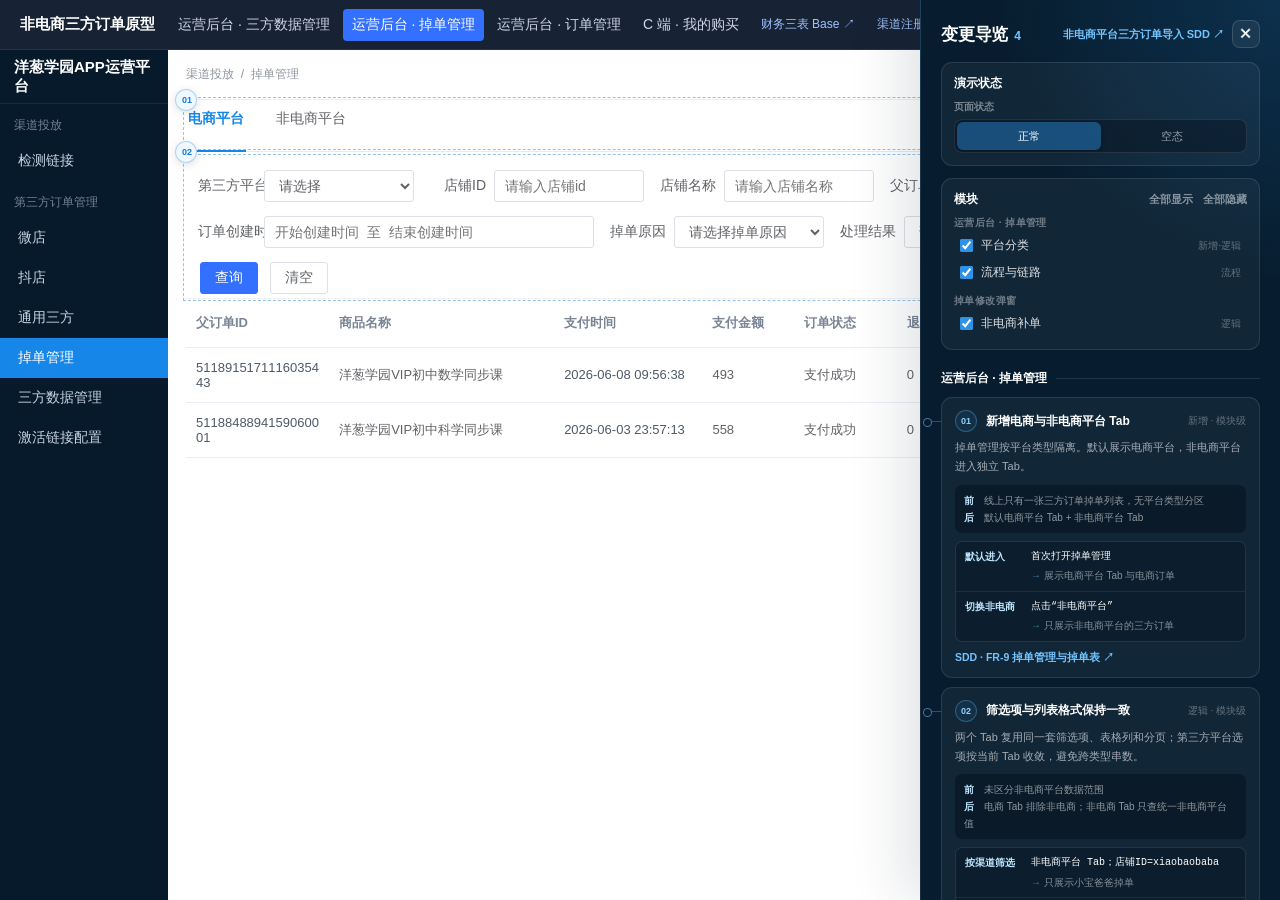
==== commit 1dc2e9ce: "fix(原型): 修复掉单管理「修改掉单」弹窗无法关闭 弹窗蒙层自定义样式的 display:flex 覆盖了 [hidden] 的 display:none， 导致 hidden 属性开关完全失效：" ====
--- a/admin-dropped-orders.html
+++ b/admin-dropped-orders.html
@@ -49,17 +49,13 @@
     .drop-pagination { display: flex; justify-content: flex-end; align-items: center; gap: 8px; padding-top: 16px; color: #909399; font-size: 12px; }
     .drop-page-btn { min-width: 30px; height: 28px; border: 1px solid #dcdfe6; border-radius: 3px; color: #606266; background: #fff; }
     .drop-page-btn.is-current { color: #fff; border-color: #1687e9; background: #1687e9; }
-    .drop-dialog-mask { position: fixed; inset: 0; z-index: 2000; display: flex; align-items: center; justify-content: center; background: rgba(0,0,0,.42); }
-    .drop-dialog { width: 480px; border-radius: 4px; background: #fff; box-shadow: 0 20px 55px rgba(0,0,0,.22); }
-    .drop-dialog__head { display: flex; align-items: center; justify-content: space-between; padding: 18px 20px; border-bottom: 1px solid #ebeef5; }
-    .drop-dialog__head h2 { margin: 0; font-size: 16px; }
-    .drop-dialog__close { border: 0; color: #909399; background: transparent; cursor: pointer; font-size: 22px; }
-    .drop-dialog__body { padding: 22px 24px 10px; }
-    .drop-dialog__body .drop-field { margin-bottom: 16px; }
-    .drop-dialog__body .drop-field label { width: 100px; }
-    .drop-dialog__body .input { width: 290px; }
+    .modal--supply { width: 480px; }
+    .modal--supply .modal__title { margin: 0; font-size: 16px; }
+    .modal--supply .modal__body { padding: 22px 24px 10px; }
+    .modal--supply .drop-field { margin-bottom: 16px; }
+    .modal--supply .drop-field label { width: 100px; }
+    .modal--supply .input { width: 290px; }
     .drop-dialog__tip { margin: -4px 0 0 108px; color: #909399; font-size: 12px; line-height: 1.6; }
-    .drop-dialog__foot { display: flex; justify-content: flex-end; gap: 10px; padding: 14px 20px 20px; }
   </style>
 </head>
 <body>
@@ -156,18 +152,18 @@
     </section>
   </main>
 
-  <div id="supplyDialog" class="drop-dialog-mask" hidden>
-    <section class="drop-dialog" role="dialog" aria-modal="true" aria-labelledby="supplyDialogTitle">
-      <header class="drop-dialog__head">
-        <h2 id="supplyDialogTitle">修改掉单</h2>
-        <button id="closeDialog" class="drop-dialog__close" type="button" aria-label="关闭">×</button>
+  <div id="supplyDialog" class="modal-mask">
+    <section class="modal modal--supply" role="dialog" aria-modal="true" aria-labelledby="supplyDialogTitle">
+      <header class="modal__header">
+        <h2 id="supplyDialogTitle" class="modal__title">修改掉单</h2>
+        <button id="closeDialog" class="modal__close" type="button" aria-label="关闭">×</button>
       </header>
-      <div class="drop-dialog__body">
-        <div class="drop-field"><label>父订单ID</label><input id="dialogOrderId" class="input" readonly></div>
+      <div class="modal__body">
+        <div class="drop-field"><label for="dialogOrderId">父订单ID</label><input id="dialogOrderId" class="input" readonly></div>
         <div class="drop-field"><label for="ycSkuId">洋葱SKU组ID</label><input id="ycSkuId" class="input" placeholder="请输入正确的洋葱SKU组ID"></div>
         <p class="drop-dialog__tip">非电商订单使用导入数据完成补单，不调用电商平台订单查询接口；提交成功后同步更新页面与掉单表。</p>
       </div>
-      <footer class="drop-dialog__foot">
+      <footer class="modal__footer">
         <button id="cancelDialog" class="btn" type="button">取消</button>
         <button id="submitSupply" class="btn btn--primary" type="button">确认处理</button>
       </footer>
@@ -260,11 +256,11 @@
         selectedId = id
         $('#dialogOrderId').value = id
         $('#ycSkuId').value = ''
-        $('#supplyDialog').hidden = false
+        $('#supplyDialog').classList.add('is-open')
       }
 
       function closeDialog() {
-        $('#supplyDialog').hidden = true
+        $('#supplyDialog').classList.remove('is-open')
       }
 
       function submitSupply() {
@@ -286,6 +282,8 @@
       $('#closeDialog').addEventListener('click', closeDialog)
       $('#cancelDialog').addEventListener('click', closeDialog)
       $('#submitSupply').addEventListener('click', submitSupply)
+      $('#supplyDialog').addEventListener('click', (event) => { if (event.target === event.currentTarget) closeDialog() })
+      document.addEventListener('keydown', (event) => { if (event.key === 'Escape') closeDialog() })
       window.PrototypeApp.renderNav('dropped')
       renderPlatformOptions()
       renderRows()
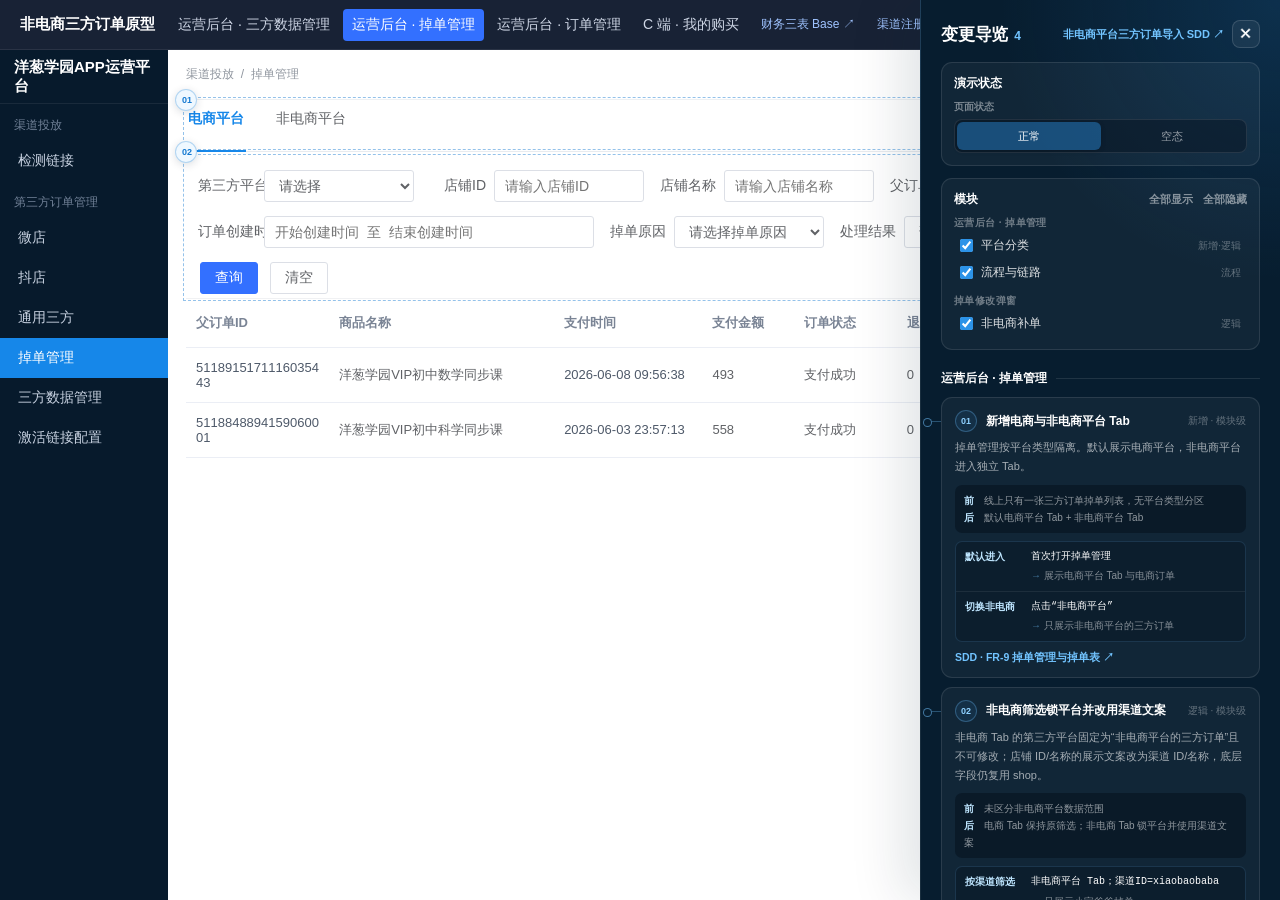
==== commit 2013b862: "feat(原型): 明确非电商订单列表展示口径 Co-authored-by: Cursor <cursoragent@cursor.com>" ====
--- a/admin-dropped-orders.html
+++ b/admin-dropped-orders.html
@@ -89,11 +89,11 @@
             <select id="platform" class="select"></select>
           </div>
           <div class="drop-field">
-            <label for="shopId">店铺ID</label>
-            <input id="shopId" class="input" placeholder="请输入店铺id">
+            <label id="shopIdLabel" for="shopId">店铺ID</label>
+            <input id="shopId" class="input" placeholder="请输入店铺ID">
           </div>
           <div class="drop-field">
-            <label for="shopName">店铺名称</label>
+            <label id="shopNameLabel" for="shopName">店铺名称</label>
             <input id="shopName" class="input" placeholder="请输入店铺名称">
           </div>
           <div class="drop-field drop-field--wide">
@@ -140,8 +140,8 @@
           <thead>
             <tr>
               <th>父订单ID</th><th>商品名称</th><th>支付时间</th><th>支付金额</th>
-              <th>订单状态</th><th>退款金额</th><th>平台</th><th>店铺名称</th>
-              <th>店铺id</th><th>掉单原因</th><th>操作</th><th>处理结果</th>
+              <th>订单状态</th><th>退款金额</th><th>平台</th><th id="shopNameHeader">店铺名称</th>
+              <th id="shopIdHeader">店铺ID</th><th>掉单原因</th><th>操作</th><th>处理结果</th>
             </tr>
           </thead>
           <tbody id="dropRows"></tbody>
@@ -215,6 +215,15 @@
         $('#platform').innerHTML = platformOptions[activeTab].map((value) =>
           `<option value="${value}">${value || '请选择'}</option>`
         ).join('')
+        const nonEcommerce = activeTab === 'non-ecommerce'
+        $('#platform').value = nonEcommerce ? '非电商平台的三方订单' : ''
+        $('#platform').disabled = nonEcommerce
+        $('#shopIdLabel').textContent = nonEcommerce ? '渠道ID' : '店铺ID'
+        $('#shopNameLabel').textContent = nonEcommerce ? '渠道名称' : '店铺名称'
+        $('#shopId').placeholder = nonEcommerce ? '请输入渠道ID' : '请输入店铺ID'
+        $('#shopName').placeholder = nonEcommerce ? '请输入渠道名称' : '请输入店铺名称'
+        $('#shopIdHeader').textContent = nonEcommerce ? '渠道ID' : '店铺ID'
+        $('#shopNameHeader').textContent = nonEcommerce ? '渠道名称' : '店铺名称'
       }
 
       function renderRows() {
@@ -248,7 +257,7 @@
 
       function resetFilters(render = true) {
         ['shopId', 'shopName', 'spuId', 'reason', 'result'].forEach((id) => { $('#' + id).value = '' })
-        $('#platform').value = ''
+        $('#platform').value = activeTab === 'non-ecommerce' ? '非电商平台的三方订单' : ''
         if (render) renderRows()
       }
 
@@ -344,12 +353,12 @@
           module: '平台分类',
           target: '#droppedOrderFilters',
           type: 'logic',
-          title: '筛选项与列表格式保持一致',
-          desc: '两个 Tab 复用同一套筛选项、表格列和分页；第三方平台选项按当前 Tab 收敛，避免跨类型串数。',
+          title: '非电商筛选锁平台并改用渠道文案',
+          desc: '非电商 Tab 的第三方平台固定为“非电商平台的三方订单”且不可修改；店铺 ID/名称的展示文案改为渠道 ID/名称，底层字段仍复用 shop。',
           before: '未区分非电商平台数据范围',
-          after: '电商 Tab 排除非电商；非电商 Tab 只查统一非电商平台值',
+          after: '电商 Tab 保持原筛选；非电商 Tab 锁平台并使用渠道文案',
           examples: [
-            { case: '按渠道筛选', input: '非电商平台 Tab；店铺ID=xiaobaobaba', result: '只展示小宝爸爸掉单' },
+            { case: '按渠道筛选', input: '非电商平台 Tab；渠道ID=xiaobaobaba', result: '只展示小宝爸爸掉单' },
             { case: '按结果筛选', input: '非电商平台 Tab；处理结果=待处理', result: '展示两条待处理记录' }
           ],
           sdd: { section: 'FR-9 掉单管理与掉单表', blockId: 'doxcnH57QPqZB21TtTJdV8KvKpc' }
